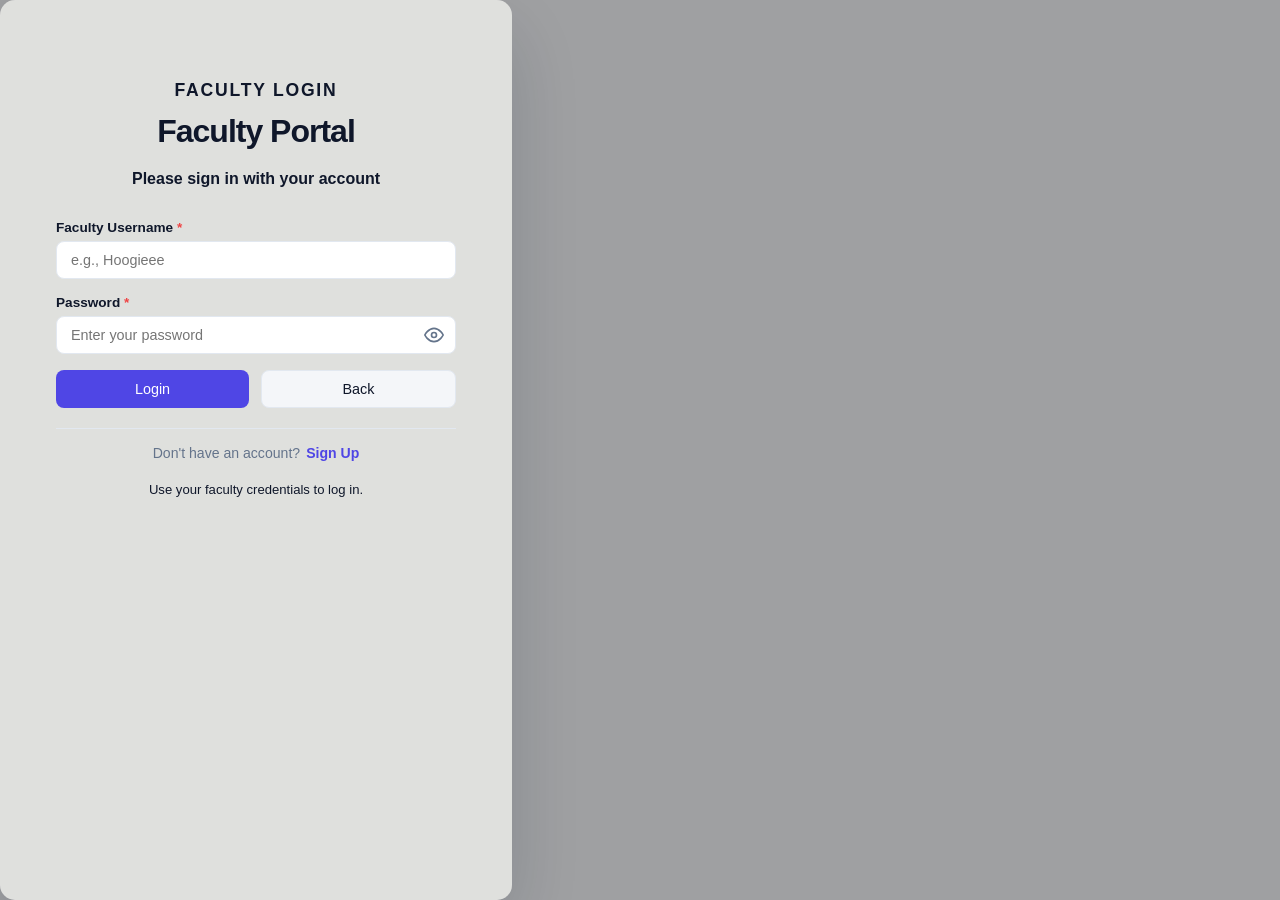
==== frontend/pages/faculty-dash.html @ 8e15584d "may dinagdag akong logs tol" ====
<!doctype html>
<html lang="en">
  <head>
    <meta charset="UTF-8" />
    <meta name="viewport" content="width=device-width, initial-scale=1.0" />
    <link
      rel="icon"
      href="/frontend/assets/img/EventSync logo.webp"
      type="image/png"
      sizes="192x192"
    />
    <title>EventSync - Faculty Dashboard</title>
    <link rel="stylesheet" href="/frontend/assets/css/faculty-dash.css" />
  </head>
  <body data-page="faculty">
    <nav class="sidebar">
      <div>
        <div class="sidebar-brand">
          <img
            src="/frontend/assets/img/EventSync logo.webp"
            alt="EventSync logo"
            class="sidebar-logo"
          />
          <h2>EventSync</h2>
        </div>
        <ul class="sidebar-menu">
          <li class="menu-item active" data-view="dashboard-view">
            <h4>Dashboard Overview</h4>
          </li>
          <li class="menu-item" data-view="venues-view">
            <h4>Venue Directory</h4>
          </li>
          <li class="menu-item" data-view="proposals-view">
            <h4>Proposed Events</h4>
          </li>
          <li class="menu-item" data-view="logs-view">
            <h4>Audit Logs</h4>
          </li>
        </ul>
      </div>
    </nav>

    <main class="main-workspace">
      <header class="navbar">
        <div class="page-title">
          <h1 id="workspaceTitle">Dashboard Overview</h1>
        </div>
        <div class="nav-controls">
          <div class="notification-bell" id="notificationBell">
            <svg
              class="bell-icon"
              viewBox="0 0 24 24"
              fill="currentColor"
              xmlns="http://www.w3.org/2000/svg"
              role="img"
              aria-label="Notifications"
            >
              <path
                d="M12 22c1.1 0 2-.9 2-2h-4a2 2 0 002 2zm6-6V11c0-3.07-1.63-5.64-4.5-6.32V4a1.5 1.5 0 10-3 0v.68C7.63 5.36 6 7.92 6 11v5l-1 1v1h14v-1l-1-1z"
              />
            </svg>
            <span class="bell-dot" id="notificationCount">0</span>
          </div>
          <div class="notification-popup hidden" id="notificationPopup">
            <div class="notification-popup-header">Notifications</div>
            <div
              class="notification-popup-list"
              id="notificationPopupList"
            ></div>
          </div>
          
          <div class="profile-menu" id="profileMenu">
            <button
              class="profile-button"
              id="profileButton"
              type="button"
              aria-haspopup="true"
              aria-expanded="false"
            >
              <span class="profile-avatar">FAH</span>
              <span class="profile-name">Faculty</span>
            </button>
            <div
              class="profile-dropdown hidden"
              id="profileDropdown"
              aria-label="Profile actions"
            >
              <button class="profile-option" type="button" id="viewProfileBtn">
                View Profile
              </button>
              <button
                class="profile-option"
                type="button"
                id="accountSettingsBtn"
              >
                Settings
              </button>
              <div class="profile-setting-row">
                <span class="profile-setting-label">Dark Mode</span>
                <label class="toggle-switch" for="themeToggleFaculty">
                  <input type="checkbox" id="themeToggleFaculty" aria-label="Toggle dark mode" />
                  <span class="toggle-switch-track"><span class="toggle-switch-thumb"></span></span>
                </label>
              </div>
              <div class="profile-dropdown-separator"></div>
              <button
                class="profile-option profile-option--logout"
                type="button"
                id="logoutBtn"
              >
                Log Out
              </button>
            </div>
          </div>
        </div>
      </header>

      <section class="content-container">
        <!-- Dashboard -->
        <div id="dashboard-view" class="view-section active-view">
          <div class="stats-grid stats-grid--four">
            <div class="stat-card">
              <div class="stat-label">Total Active Events</div>
              <div class="stat-value" id="countActive">0</div>
            </div>
            <div class="stat-card">
              <div class="stat-label">Pending Approval</div>
              <div class="stat-value stat-value--warning" id="countPending">
                0
              </div>
            </div>
            <div class="stat-card">
              <div class="stat-label">Available Venues Today</div>
              <div class="stat-value stat-value--success" id="countVenues">
                4
              </div>
            </div>
            <div class="stat-card stat-card--rejected">
              <div class="stat-label">Pending Reviewed</div>
              <div class="stat-value stat-value--danger" id="countRejected">
                0
              </div>
            </div>
          </div>

          <div class="schedule-tracker">
            <div class="section-header-inline">
              <h3>Live Tracking &amp; Schedules</h3>
              <span class="section-badge" id="scheduleTrackerCount"
                >0 events</span
              >
            </div>
            <div class="schedule-card-list" id="facultyScheduleList">
              <p class="empty-state">No scheduled events to display yet.</p>
            </div>
          </div>
        </div>

        <!-- Venue Directory -->
        <div id="venues-view" class="view-section">
          <div class="venue-dashboard">
            <section class="venue-list">
              <div class="venue-grid" id="facultyVenueGrid">
                <button
                  type="button"
                  class="venue-card venue-card--add"
                  id="openAddVenueBtn"
                  aria-label="Add a new venue"
                >
                  <span class="add-venue-icon">+</span>
                  <span class="add-venue-label">Add Venue</span>
                </button>
              </div>
            </section>

            <aside class="venue-detail-panel">
              <div class="detail-sidebar-inner">
                <div class="venue-info">
                  <div class="venue-info-header">
                    <h3 id="detailVenueName">Select a Venue</h3>
                    <div class="venue-action-btns">
                      <button type="button" id="editVenueBtn" class="btn btn-small" style="display: none;" aria-label="Edit venue">Edit</button>
                      <button type="button" id="deleteVenueBtn" class="btn btn-danger btn-small" style="display: none;" aria-label="Delete venue">Delete</button>
                    </div>
                  </div>
                  <p id="venueDescription">
                    Pick a venue from the directory to view its details and
                    availability.
                  </p>
                  <div class="venue-meta">
                    <p>
                      <strong>Capacity:</strong>
                      <span id="venueCapacity">-</span>
                    </p>
                    <p>
                      <strong>Address:</strong>
                      <span id="venueAddress">-</span>
                    </p>
                    <p>
                      <strong>Availability:</strong>
                      <span id="venueAvailabilityText">-</span>
                    </p>
                  </div>
                </div>

                <div class="detail-section venue-calendar-section">
                  <div class="section-header-inline">
                    <h4>Availability Calendar</h4>
                  </div>
                  <div class="venue-calendar" id="venueCalendar">
                    <div class="calendar-toolbar">
                      <button
                        type="button"
                        id="calendarPrevMonth"
                        class="calendar-nav-btn"
                        aria-label="Previous month"
                      >
                        ‹
                      </button>
                      <h5
                        id="calendarMonthLabel"
                        class="calendar-month-title"
                      ></h5>
                      <button
                        type="button"
                        id="calendarNextMonth"
                        class="calendar-nav-btn"
                        aria-label="Next month"
                      >
                        ›
                      </button>
                    </div>
                    <div class="calendar-weekdays" aria-hidden="true">
                      <span>Sun</span>
                      <span>Mon</span>
                      <span>Tue</span>
                      <span>Wed</span>
                      <span>Thu</span>
                      <span>Fri</span>
                      <span>Sat</span>
                    </div>
                    <div
                      class="calendar-dates"
                      id="venueCalendarDates"
                      role="grid"
                      aria-labelledby="calendarMonthLabel"
                    ></div>
                    <div
                      id="calendarDayDetail"
                      class="calendar-day-detail"
                      hidden
                    >
                      <div class="calendar-day-detail-header">
                        <p class="calendar-day-detail-heading">
                          <span id="calendarDayDetailTitle"></span>
                        </p>
                        <button type="button" id="editDayBtn" class="btn btn-small btn-edit-day">Edit Day</button>
                      </div>
                      <ul
                        id="calendarDayTimes"
                        class="calendar-day-times-list"
                      ></ul>
                    </div>
                  </div>
                </div>
              </div>
            </aside>

          </div>
        </div>

        <!-- Day Manager Modal -->
        <div class="modal-overlay hidden" id="dayManagerModal" role="dialog" aria-modal="true" aria-labelledby="dayManagerTitle">
          <div class="modal-overlay-bg" id="dayManagerOverlay"></div>
          <div class="modal-card day-manager-modal-card">
            <div class="modal-header">
              <h3 class="modal-header-title" id="dayManagerTitle">Manage Date</h3>
              <button type="button" class="modal-close" id="dayManagerClose" aria-label="Close">×</button>
            </div>

            <div class="modal-body day-manager-body">
              <!-- Blackout Toggle -->
              <div class="day-manager-section">
                <div class="day-manager-row">
                  <div>
                    <span class="day-manager-label">Mark as Unavailable</span>
                    <p class="day-manager-sublabel">Block all bookings for this date (holidays, breaks, etc.)</p>
                  </div>
                  <label class="toggle-switch" for="blackoutToggle">
                    <input type="checkbox" id="blackoutToggle" />
                    <span class="toggle-switch-track"><span class="toggle-switch-thumb"></span></span>
                  </label>
                </div>
              </div>

              <!-- Dynamic Slot Editor -->
              <div class="day-manager-section" id="slotManagerSection">
                <span class="day-manager-label">Available Time Slots</span>
                <p class="day-manager-sublabel">Add, remove, or edit time slots for this specific date</p>
                <div id="dayManagerSlotsContainer" class="dynamic-slots-container">
                  <!-- Inputs injected via JS -->
                </div>
                <button type="button" class="btn btn-secondary btn-small" id="dayManagerAddSlotBtn" style="align-self: flex-start; margin-top: 8px;">+ Add Time Slot</button>
              </div>
            </div>

            <div class="modal-footer">
              <button type="button" class="btn btn-secondary" id="dayManagerCancel">Cancel</button>
              <button type="button" class="btn" id="dayManagerSave">Save Changes</button>
            </div>
          </div>
        </div>

        <!-- Proposed Events -->
        <div id="proposals-view" class="view-section">
          <p class="note-text">
            Review student-submitted event applications. Accept or mark pending reviewed each
            proposal below.
          </p>
          <div class="proposals-grid" id="proposalsGrid">
            <p class="empty-state">No student proposals yet.</p>
          </div>
        </div>

        <!-- Audit Logs -->
        <div id="logs-view" class="view-section">
          <p class="note-text" style="margin-bottom: 20px;">
            System activity and audit logs for tracking actions by students and faculty.
          </p>
          <div class="logs-filter-bar">
            <input type="text" id="logsSearch" class="form-control" placeholder="Search by user, object name, or message..." />
            <select id="filterAction" class="form-control">
              <option value="">All Actions</option>
              <option value="Create">Create</option>
              <option value="Update">Update</option>
              <option value="Cancel">Cancel</option>
              <option value="Approve">Approve</option>
              <option value="Reject">Reject</option>
              <option value="Login">Login</option>
              <option value="Register">Register</option>
            </select>
            <select id="filterObjectType" class="form-control">
              <option value="">All Types</option>
              <option value="Venue">Venue</option>
              <option value="Event">Event</option>
              <option value="Auth">Auth</option>
              <option value="NotificationPreference">Notification Preference</option>
            </select>
            <select id="filterRole" class="form-control">
              <option value="">All Roles</option>
              <option value="faculty">Faculty</option>
              <option value="student">Student</option>
              <option value="Anonymous">Anonymous</option>
            </select>
          </div>
          <div class="logs-table-wrapper" style="margin-top: 20px;">
            <table class="logs-table">
              <thead>
                <tr>
                  <th>TIME</th>
                  <th>USER</th>
                  <th>ROLE</th>
                  <th>ACTIVITY DETAILS</th>
                  <th>IP ADDRESS</th>
                </tr>
              </thead>
              <tbody id="logsTableBody">
                <tr>
                  <td colspan="8" class="empty-state" style="text-align: center; padding: 40px;">Loading audit logs...</td>
                </tr>
              </tbody>
            </table>
          </div>
        </div>
      </section>
    </main>

    <!-- Add Venue Modal -->
    <div
      class="modal-overlay hidden"
      id="addVenueModal"
      role="dialog"
      aria-modal="true"
      aria-labelledby="addVenueModalTitle"
    >
      <div class="modal-card">
        <div class="modal-header">
          <h3 id="addVenueModalTitle">Add New Venue</h3>
          <button
            type="button"
            class="modal-close"
            id="closeAddVenueBtn"
            aria-label="Close"
          >
            &times;
          </button>
        </div>
        <form id="addVenueForm">
          <div class="form-group">
            <label for="venueNameInput">Venue Name <span class="required-indicator" aria-label="required">*</span></label>
            <input
              type="text"
              id="venueNameInput"
              class="form-control"
              required
              placeholder="e.g., Bamboo Building"
            />
          </div>
          <div class="form-group">
            <label for="venueAddressInput">Address <span class="required-indicator" aria-label="required">*</span></label>
            <input
              type="text"
              id="venueAddressInput"
              class="form-control"
              required
              placeholder="e.g., Main Campus, Building A"
            />
          </div>
          <div class="form-group">
            <label for="venueCapacityInput">Capacity <span class="required-indicator" aria-label="required">*</span></label>
            <input
              type="text"
              id="venueCapacityInput"
              class="form-control"
              required
              placeholder="e.g., 50 people"
            />
          </div>
          <div class="form-group">
            <label for="venueDescInput">Venue Description <span class="required-indicator" aria-label="required">*</span></label>
            <textarea
              id="venueDescInput"
              class="form-control"
              rows="3"
              required
              placeholder="Describe the venue features and capacity..."
            ></textarea>
          </div>
          <div class="form-group">
            <label for="venueAvailInput">Availability <span class="required-indicator" aria-label="required">*</span></label>
            <textarea
              id="venueAvailInput"
              class="form-control"
              rows="2"
              required
              placeholder="e.g., Mon–Fri 8:00 AM – 6:00 PM"
            ></textarea>
          </div>
          <div class="form-group">
            <label>Default Daily Time Slots <span class="required-indicator" aria-label="required">*</span></label>
            <div id="venueSlotsContainer" class="dynamic-slots-container">
              <!-- Inputs injected via JS -->
            </div>
            <button type="button" class="btn btn-secondary btn-small" id="venueAddSlotBtn" style="align-self: flex-start; margin-top: 8px;">+ Add Time Slot</button>
          </div>
          <div class="form-group">
            <label for="venuePhotoInput">Photo Upload</label>
            <div class="photo-upload-zone" id="venuePhotoZone">
              <span>Click or drag an image here</span>
              <small id="venuePhotoName">No file selected</small>
            </div>
            <input
              type="file"
              id="venuePhotoInput"
              accept="image/*"
              class="file-input-hidden"
            />
          </div>
          <div class="form-actions">
            <button type="submit" class="btn" id="addVenueSubmitBtn">Add Venue</button>
            <button
              type="button"
              class="btn btn-secondary"
              id="cancelAddVenueBtn"
            >
              Cancel
            </button>
          </div>
        </form>
      </div>
    </div>

    <!-- View Profile Modal -->
    <div class="modal-overlay hidden" id="profileModal">
      <div class="modal-overlay-bg" id="profileModalOverlay"></div>
      <div class="modal-card">
        <div class="modal-header">
          <h3>View Profile</h3>
          <button type="button" class="modal-close" id="profileModalClose">&times;</button>
        </div>
        <form id="profileForm" onsubmit="return false;">
          <div class="form-group">
            <label for="profileDisplayName">Display Name <span class="required-indicator" aria-label="required">*</span></label>
            <input type="text" id="profileDisplayName" class="form-control" placeholder="e.g., Dr. Santos" />
          </div>
          <div class="form-group">
            <label for="profileEmail">Email Address</label>
            <input type="email" id="profileEmail" class="form-control" placeholder="e.g., santos@university.edu" />
          </div>
          <div class="form-group">
            <label for="profileIdNumber">Faculty ID</label>
            <input type="text" id="profileIdNumber" class="form-control" placeholder="e.g., FAC-2024-001" />
          </div>
          <div class="form-group" id="profileDeptGroup">
            <label for="profileDepartment">Department</label>
            <input type="text" id="profileDepartment" class="form-control" placeholder="e.g., Computer Science" />
          </div>
          <div class="form-actions">
            <button type="button" class="btn" id="profileModalSave">Save Profile</button>
            <button type="button" class="btn btn-secondary" id="profileModalCancel">Cancel</button>
          </div>
        </form>
      </div>
    </div>

    <!-- Settings Modal -->
    <div class="modal-overlay hidden" id="settingsModal">
      <div class="modal-overlay-bg" id="settingsModalOverlay"></div>
      <div class="modal-card">
        <div class="modal-header">
          <h3>Settings</h3>
          <button type="button" class="modal-close" id="settingsModalClose">&times;</button>
        </div>
        <form id="settingsForm" onsubmit="return false;">
          <div class="form-group">
            <label class="settings-toggle-row">
              <span>Enable Notifications</span>
              <input type="checkbox" id="settingsNotifications" checked />
            </label>
          </div>

          <div class="form-actions">
            <button type="button" class="btn" id="settingsModalSave">Save Settings</button>
            <button type="button" class="btn btn-secondary" id="settingsModalCancel">Cancel</button>
          </div>
        </form>
      </div>
    </div>

    <!-- Toast Notifications -->
    <div class="toast-notification hidden" id="profileSavedToast">
      <div class="toast-icon">✓</div>
      <div class="toast-message">Profile saved successfully.</div>
    </div>
    <div class="toast-notification hidden" id="settingsSavedToast">
      <div class="toast-icon">✓</div>
      <div class="toast-message">Settings saved successfully.</div>
    </div>

    <script src="/frontend/assets/js/shared.js"></script>
    <script src="/frontend/assets/js/faculty-dash.js"></script>
  </body>
</html>
---- frontend/assets/css/faculty-dash.css ----
:root {
  --bg-primary: #f4f6f9;
  --sidebar-bg: #1e293b;
  --sidebar-hover: #334155;
  --accent-color: #4f46e5;
  --accent-hover: #4338ca;
  --text-main: #0f172a;
  --text-muted: #64748b;
  --card-bg: #ffffff;
  --success: #10b981;
  --warning: #f59e0b;
  --danger: #ef4444;
  --border: #e2e8f0;
}

* {
  margin: 0;
  padding: 0;
  box-sizing: border-box;
  font-family: "Segoe UI", Tahoma, Geneva, Verdana, sans-serif;
}

body {
  background-color: var(--bg-primary);
  color: var(--text-main);
  display: flex;
  height: 100vh;
  overflow: hidden;
}

/* Landing / Login overlay background */
.landing-overlay {
  position: fixed;
  inset: 0;
  display: flex;
  align-items: center;
  justify-content: center;
  background-image: url("/frontend/assets/img/URS.svg");
  background-size: cover;
  background-position: center center;
  background-repeat: no-repeat;
  z-index: 1000;
}

.landing-overlay::before {
  content: "";
  position: absolute;
  inset: 0;
  background: rgba(0, 0, 0, 0.35);
  z-index: 0;
}

.landing-card {
  position: relative;
  z-index: 1;
}

/* Sidebar Layout */
.sidebar {
  background-color: var(--sidebar-bg);
  color: #ffffff;
  display: flex;
  flex-direction: column;
  justify-content: space-between;
  padding: 20px 0;
}

.sidebar-brand {
  display: flex;
  align-items: center;
  gap: 12px;
  padding: 0 24px 13.5px 24px;
  border-bottom: 1px solid var(--sidebar-hover);
  width: 260px;
}

.sidebar-logo {
  width: 36px;
  height: auto;
  border-radius: 8px;
}

.sidebar-brand h2 {
  font-size: 1.5rem;
  font-weight: 700;
  letter-spacing: 0.5px;
  color: #fff;
  margin: 0;
}

.sidebar-brand span {
  color: #818cf8;
}

.sidebar-menu {
  list-style: none;
  margin-top: 20px;
  flex-grow: 1;
}

.sidebar-menu h4 {
  font-weight: 500;
}

.menu-item {
  padding: 14px 24px;
  display: flex;
  align-items: center;
  gap: 12px;
  color: #94a3b8;
  cursor: pointer;
  transition: all 0.2s ease;
  font-weight: 500;
}

.menu-item:hover,
.menu-item.active {
  background-color: var(--sidebar-hover);
  color: #ffffff;
}

.sidebar-footer {
  padding: 20px 24px;
  border-top: 1px solid var(--sidebar-hover);
  font-size: 0.85rem;
  color: #64748b;
}

/* Main Content Workspace */
.main-workspace {
  flex-grow: 1;
  display: flex;
  flex-direction: column;
  overflow: hidden;
}

/* Top Navbar */
.navbar {
  height: 70px;
  background-color: var(--card-bg);
  border-bottom: 1px solid var(--border);
  display: flex;
  align-items: center;
  justify-content: space-between;
  padding: 0 40px;
}

.page-title h1 {
  font-size: 1.4rem;
  font-weight: 600;
}

.nav-controls {
  display: flex;
  align-items: center;
  gap: 20px;
}

.profile-menu {
  position: relative;
}

.profile-button {
  display: inline-flex;
  align-items: center;
  gap: 10px;
  border: 1px solid var(--border);
  border-radius: 999px;
  background-color: #ffffff;
  color: var(--text-main);
  padding: 10px 14px;
  cursor: pointer;
  transition:
    background-color 0.2s ease,
    transform 0.2s ease;
  font-weight: 600;
}

.profile-button:hover {
  background-color: #f8f9ff;
  transform: translateY(-1px);
}

.profile-avatar {
  width: 34px;
  height: 34px;
  display: inline-flex;
  align-items: center;
  justify-content: center;
  border-radius: 50%;
  background-color: var(--accent-color);
  color: #ffffff;
  font-size: 0.85rem;
  font-weight: 700;
  text-transform: uppercase;
}

.profile-dropdown {
  position: absolute;
  top: calc(100% + 8px);
  right: 0;
  width: 220px;
  background-color: var(--card-bg);
  border: 1px solid var(--border);
  border-radius: 18px;
  box-shadow: 0 24px 60px rgba(15, 23, 42, 0.15);
  padding: 8px 0;
  display: flex;
  flex-direction: column;
  gap: 4px;
  z-index: 1000;
}

.profile-dropdown.hidden {
  display: none;
}

.profile-option {
  width: 100%;
  border: none;
  background: transparent;
  text-align: left;
  padding: 12px 16px;
  color: var(--text-main);
  font-size: 0.95rem;
  cursor: pointer;
  transition: background-color 0.15s ease;
}

.profile-option:hover {
  background-color: #f8f9ff;
}

.profile-option--logout {
  color: var(--danger);
}

.profile-dropdown-separator {
  height: 1px;
  margin: 4px 0;
  background-color: var(--border);
}

/* Dark Mode Toggle Row */
.profile-setting-row {
  display: flex;
  align-items: center;
  justify-content: space-between;
  padding: 8px 16px;
}

.profile-setting-label {
  font-size: 0.95rem;
  color: var(--text-main);
  font-weight: 400;
}

/* Toggle Switch */
.toggle-switch {
  position: relative;
  display: inline-flex;
  align-items: center;
  cursor: pointer;
  flex-shrink: 0;
}

.toggle-switch input {
  position: absolute;
  opacity: 0;
  width: 0;
  height: 0;
}

.toggle-switch-track {
  width: 38px;
  height: 22px;
  background: #cbd5e1;
  border-radius: 999px;
  position: relative;
  transition: background 0.25s ease;
  display: flex;
  align-items: center;
}

.toggle-switch-thumb {
  position: absolute;
  left: 3px;
  width: 16px;
  height: 16px;
  border-radius: 50%;
  background: #fff;
  box-shadow: 0 1px 4px rgba(0, 0, 0, 0.2);
  transition: left 0.25s cubic-bezier(0.4, 0, 0.2, 1);
}

.toggle-switch input:checked+.toggle-switch-track {
  background: var(--accent-color);
}

.toggle-switch input:checked+.toggle-switch-track .toggle-switch-thumb {
  left: calc(100% - 19px);
}

.toggle-switch:focus-within .toggle-switch-track {
  outline: 2px solid var(--accent-color);
  outline-offset: 2px;
}

.notification-bell {
  position: relative;
  cursor: pointer;
  font-size: 1.2rem;
}

.nav-controls {
  position: relative;
}

.notification-bell {
  width: 44px;
  height: 44px;
  display: inline-flex;
  align-items: center;
  justify-content: center;
  border-radius: 14px;
  background-color: #ffffff;
  color: var(--accent-color);
  box-shadow: 0 10px 30px rgba(15, 23, 42, 0.08);
  transition: background-color 0.25s ease;
}

.notification-bell:hover {
  background-color: #f8f9ff;
}

.bell-dot {
  position: absolute;
  top: 8px;
  right: 8px;
  display: inline-flex;
  align-items: center;
  justify-content: center;
  min-width: 18px;
  height: 18px;
  padding: 0 5px;
  font-size: 12px;
  line-height: 18px;
  color: #ffffff;
  background-color: var(--danger);
  border-radius: 999px;
}

.notification-popup {
  position: absolute;
  top: 58px;
  right: 0;
  width: 320px;
  background-color: var(--card-bg);
  border: 1px solid var(--border);
  border-radius: 18px;
  box-shadow: 0 20px 60px rgba(15, 23, 42, 0.15);
  padding: 18px;
  z-index: 1000;
}

.notification-popup.hidden {
  display: none;
}

.notification-popup-header {
  margin: 0 0 10px;
  font-size: 0.95rem;
  font-weight: 700;
}

.notification-popup-list {
  display: grid;
  gap: 10px;
  max-height: 280px;
  overflow-y: auto;
}

.notification-popup-item {
  padding: 12px;
  border-radius: 14px;
  background-color: var(--bg-primary);
  border: 1px solid rgba(15, 23, 42, 0.06);
}

.notification-popup-item small {
  display: block;
  margin-top: 8px;
  color: var(--text-muted);
  font-size: 0.8rem;
}

.notification-bell .bell-icon {
  width: 30px;
  height: 30px;
}

.bell-dot {
  position: absolute;
  top: -2px;
  right: -2px;
  width: 8px;
  height: 16px;
  background-color: var(--danger);
  border-radius: 50%;
}

/* Content Container */
.content-container {
  padding: 40px;
  overflow-y: auto;
  flex-grow: 1;
}

.view-section {
  display: none;
}

.view-section.active-view {
  display: block;
}

/* Stat Grid Cards */
.stats-grid {
  display: grid;
  grid-template-columns: repeat(auto-fit, minmax(220px, 1fr));
  gap: 24px;
  margin-bottom: 32px;
}

.stat-card {
  background-color: var(--card-bg);
  border-radius: 12px;
  padding: 24px;
  border: 1px solid var(--border);
  box-shadow: 0 1px 3px rgba(0, 0, 0, 0.05);
}

.stat-label {
  font-size: 0.875rem;
  color: var(--text-muted);
  font-weight: 500;
  margin-bottom: 8px;
}

.stat-value {
  font-size: 1.8rem;
  font-weight: 700;
}

.stat-value--warning {
  color: var(--warning);
}

.stat-value--success {
  color: var(--success);
}

.stat-value--danger {
  color: var(--danger);
}

/* Dark mode overrides */
body.dark-mode {
  --bg-primary: #0b1220;
  --sidebar-bg: #071022;
  --sidebar-hover: #0f1a2b;
  --accent-color: #7c9cff;
  --accent-hover: #6b86ff;
  --text-main: #e6eef8;
  --text-muted: #9fb0c8;
  --card-bg: #071422;
  --success: #34d399;
  --warning: #fbbf24;
  --danger: #fb7185;
  --border: rgba(255, 255, 255, 0.06);
  background-color: var(--bg-primary);
  color: var(--text-main);
}

body.dark-mode .sidebar {
  background-color: var(--sidebar-bg);
}

body.dark-mode .profile-button,
body.dark-mode .notification-bell,
body.dark-mode .stat-card,
body.dark-mode .profile-dropdown,
body.dark-mode .notification-popup,
body.dark-mode .modal-card {
  background-color: var(--card-bg);
  color: var(--text-main);
  border-color: var(--border);
}

body.dark-mode .menu-item {
  color: var(--text-muted);
}

body.dark-mode .profile-option:hover,
body.dark-mode .profile-button:hover,
body.dark-mode .notification-bell:hover {
  background-color: var(--sidebar-hover);
}

.stats-grid--four {
  grid-template-columns: repeat(auto-fit, minmax(200px, 1fr));
}

.stat-card--rejected {
  border-color: rgba(239, 68, 68, 0.25);
}

/* Dashboard Content Structure */
.dashboard-layout {
  display: grid;
  grid-template-columns: 1fr;
  gap: 24px;
}

.schedule-tracker {
  background-color: var(--card-bg);
  border-radius: 12px;
  border: 1px solid var(--border);
  padding: 24px;
}

.section-badge {
  font-size: 0.82rem;
  font-weight: 600;
  color: var(--text-muted);
  background: var(--bg-primary);
  padding: 6px 12px;
  border-radius: 999px;
}

.schedule-card-list {
  display: flex;
  flex-direction: column;
  gap: 12px;
}

.schedule-card {
  display: flex;
  align-items: center;
  justify-content: space-between;
  gap: 16px;
  padding: 18px 20px;
  border-radius: 12px;
  border: 1px solid var(--border);
  background: var(--bg-primary);
  transition: border-color 0.2s ease, box-shadow 0.2s ease;
}

.schedule-card:hover {
  border-color: rgba(79, 70, 229, 0.3);
  box-shadow: 0 8px 20px rgba(15, 23, 42, 0.06);
}

.schedule-card h4 {
  margin: 0 0 6px;
  font-size: 1rem;
}

.schedule-card-meta {
  margin: 0 0 4px;
  font-size: 0.85rem;
  color: var(--text-muted);
  display: flex;
  flex-wrap: wrap;
  gap: 6px;
  align-items: center;
}

.schedule-card-divider {
  opacity: 0.5;
}

.schedule-card-datetime {
  margin: 0;
  font-size: 0.88rem;
  font-weight: 600;
  color: var(--text-main);
}

.empty-state {
  color: var(--text-muted);
  font-size: 0.92rem;
  text-align: center;
  padding: 32px 16px;
}

/* Add Venue Card */
.venue-card--add {
  min-height: 280px;
  border: 2px dashed var(--border);
  background: var(--bg-primary);
  display: flex;
  flex-direction: column;
  align-items: center;
  justify-content: center;
  gap: 10px;
  cursor: pointer;
  transition: border-color 0.2s ease, background 0.2s ease;
}

.venue-card--add:hover {
  border-color: var(--accent-color);
  background: rgba(79, 70, 229, 0.04);
  transform: translateY(-2px);
  box-shadow: 0 14px 40px rgba(15, 23, 42, 0.08);
}

.add-venue-icon {
  font-size: 3.5rem;
  font-weight: 300;
  line-height: 1;
  color: var(--accent-color);
}

.add-venue-label {
  font-size: 1rem;
  font-weight: 700;
  color: var(--text-main);
}

/* Modal */
.modal-overlay {
  position: fixed;
  inset: 0;
  display: flex;
  align-items: center;
  justify-content: center;
  padding: 24px;
  z-index: 2000;
}

.modal-overlay.hidden {
  display: none;
}

.modal-card {
  position: relative;
  z-index: 10;
  width: min(520px, 100%);
  max-height: 90vh;
  overflow-y: auto;
  background: var(--card-bg);
  border-radius: 16px;
  border: 1px solid var(--border);
  padding: 24px;
  box-shadow: 0 24px 60px rgba(15, 23, 42, 0.2);
}

.modal-header {
  display: flex;
  align-items: center;
  justify-content: space-between;
  margin-bottom: 20px;
}

.modal-header h3 {
  margin: 0;
  font-size: 1.2rem;
}

.modal-close {
  border: none;
  background: transparent;
  font-size: 1.6rem;
  line-height: 1;
  cursor: pointer;
  color: var(--text-muted);
  padding: 4px 8px;
}

.modal-close:hover {
  color: var(--text-main);
}

textarea.form-control {
  resize: vertical;
  min-height: 72px;
}

.photo-upload-zone {
  min-height: 100px;
  border: 2px dashed var(--border);
  border-radius: 12px;
  display: flex;
  flex-direction: column;
  justify-content: center;
  align-items: center;
  text-align: center;
  padding: 16px;
  color: var(--text-muted);
  cursor: pointer;
  background-color: var(--bg-primary);
  transition: border-color 0.2s ease;
}

.photo-upload-zone:hover {
  border-color: var(--accent-color);
}

.photo-upload-zone span {
  font-size: 0.9rem;
  color: var(--text-main);
  margin-bottom: 6px;
}

.photo-upload-zone small {
  font-size: 0.8rem;
}

/* Proposed Events */
.proposals-grid {
  display: grid;
  grid-template-columns: repeat(auto-fill, minmax(300px, 1fr));
  gap: 20px;
}

.proposal-card {
  background: var(--card-bg);
  border: 1px solid var(--border);
  border-radius: 18px;
  overflow: hidden;
  display: flex;
  flex-direction: column;
  box-shadow: 0 8px 24px rgba(15, 23, 42, 0.06);
}

.proposal-card-header {
  padding: 18px 18px 10px;
  display: flex;
  align-items: flex-start;
  justify-content: space-between;
  gap: 12px;
}

.proposal-card-header h4 {
  margin: 0;
  font-size: 1.05rem;
  line-height: 1.3;
}

.proposal-card-body {
  padding: 0 18px 14px;
  display: grid;
  gap: 6px;
  font-size: 0.88rem;
  color: var(--text-muted);
}

.proposal-card-body strong {
  color: var(--text-main);
}

.proposal-pdf-preview {
  margin: 0 18px 14px;
  border: 1px solid var(--border);
  border-radius: 12px;
  overflow: hidden;
  background: var(--bg-primary);
}

.proposal-pdf-label {
  padding: 8px 12px;
  font-size: 0.78rem;
  font-weight: 700;
  text-transform: uppercase;
  letter-spacing: 0.04em;
  color: var(--text-muted);
  border-bottom: 1px solid var(--border);
  background: #fff;
}

.proposal-pdf-frame {
  width: 100%;
  height: 220px;
  border: none;
  display: block;
  background: #fff;
}

.proposal-card-actions {
  display: flex;
  gap: 10px;
  padding: 0 18px 18px;
  margin-top: auto;
}

.proposal-card-actions .btn {
  flex: 1;
}

.proposal-reject-form {
  padding: 0 18px 18px;
  display: grid;
  gap: 10px;
}

.proposal-reject-form label {
  font-size: 0.85rem;
  font-weight: 600;
}

.table-container,
.panel-container {
  background-color: var(--card-bg);
  border-radius: 12px;
  border: 1px solid var(--border);
  padding: 24px;
}

.section-header-inline {
  display: flex;
  justify-content: space-between;
  align-items: center;
  margin-bottom: 20px;
}

.section-header-inline h3 {
  font-size: 1.1rem;
  font-weight: 600;
}

.note-text {
  color: var(--text-muted);
  margin-bottom: 20px;
}

/* Custom Table Design */
table {
  width: 100%;
  border-collapse: collapse;
  text-align: left;
}

th {
  padding: 12px 16px;
  color: var(--text-muted);
  font-size: 0.85rem;
  font-weight: 600;
  border-bottom: 1px solid var(--border);
  text-transform: uppercase;
}

td {
  padding: 16px;
  border-bottom: 1px solid var(--border);
  font-size: 0.9rem;
}

.status-pill {
  padding: 4px 10px;
  border-radius: 12px;
  font-size: 0.75rem;
  font-weight: 600;
  display: inline-block;
}

.status-approved {
  background-color: #d1fae5;
  color: #065f46;
}

.status-pending {
  background-color: #fef3c7;
  color: #92400e;
}

.status-rejected {
  background-color: #fee2e2;
  color: #991b1b;
}

.status-cancelled {
  background-color: #e2e8f0;
  color: #1e293b;
}

.admin-action-header,
.admin-actions {
  display: none;
}

/* Venue Grid System */
.venue-dashboard {
  display: grid;
  grid-template-columns: 1.2fr 0.9fr;
  gap: 24px;
  align-items: start;
}

.venue-list {
  display: flex;
  flex-direction: column;
  gap: 24px;
}

.venue-grid {
  display: grid;
  grid-template-columns: repeat(auto-fit, minmax(240px, 1fr));
  gap: 20px;
}

.venue-card {
  background-color: var(--card-bg);
  border-radius: 18px;
  border: 1px solid var(--border);
  overflow: hidden;
  display: flex;
  flex-direction: column;
  cursor: pointer;
  transition:
    transform 0.2s ease,
    border-color 0.2s ease,
    box-shadow 0.2s ease;
}

.venue-card:hover,
.venue-card.selected {
  transform: translateY(-2px);
  border-color: rgba(79, 70, 229, 0.35);
  box-shadow: 0 14px 40px rgba(15, 23, 42, 0.08);
}

.venue-card:focus-visible {
  outline: 2px solid rgba(79, 70, 229, 0.45);
  outline-offset: -2px;
}

.venue-card-header {
  padding: 18px 16px;
  color: white;
  font-weight: 700;
  font-size: 1rem;
  min-height: 180px;
  display: flex;
  align-items: flex-end;
  justify-content: center;
  background-size: cover;
  background-position: center;
  background-repeat: no-repeat;
  position: relative;
  z-index: 1;
}

.venue-card-header::before {
  content: "";
  position: absolute;
  inset: 0;
  background: rgba(15, 23, 42, 0.5);
  pointer-events: none;
  z-index: -1;
}

.venue-image-placeholder {
  display: none;
}

.venue-card-body {
  padding: 18px 16px 20px;
  display: flex;
  flex-direction: column;
  gap: 10px;
}

.venue-address {
  padding: 0;
  margin: 0;
  display: grid;
  gap: 6px;
}

.venue-address h5 {
  color: var(--text-muted);
  font-size: 0.92rem;
  font-weight: 500;
}

.venue-title {
  font-size: 1.1rem;
  font-weight: 600;
  margin: 0;
}

.venue-meta {
  font-size: 0.85rem;
  color: var(--text-muted);
}

.venue-detail-panel {
  position: sticky;
  top: 90px;
  background-color: var(--card-bg);
  border-radius: 20px;
  border: 1px solid var(--border);
  padding: 26px;
  display: flex;
  flex-direction: column;
  min-height: 660px;
  box-shadow: 0 20px 48px rgba(15, 23, 42, 0.08);
}

.venue-detail-panel .detail-sidebar-inner {
  display: flex;
  flex-direction: column;
  gap: 24px;
}

.detail-header h3 {
  margin: 0;
  font-size: 1.25rem;
  line-height: 1.3;
}

.detail-header a {
  color: var(--accent-color);
  text-decoration: none;
  font-weight: 600;
  font-size: 0.95rem;
}

.detail-header a:hover {
  text-decoration: underline;
}

.detail-section h4 {
  margin: 0 0 14px;
  font-size: 1rem;
}

.venue-calendar-section {
  margin-top: 4px;
}

.venue-calendar {
  border: 1px solid var(--border);
  border-radius: 14px;
  background: #fafbfc;
  padding: 14px;
  display: flex;
  flex-direction: column;
  gap: 10px;
}

.calendar-toolbar {
  display: grid;
  grid-template-columns: 40px 1fr 40px;
  align-items: center;
  gap: 8px;
  padding: 6px 4px 10px;
  border-bottom: 1px solid var(--border);
}

.calendar-month-title {
  margin: 0;
  text-align: center;
  font-size: 1.05rem;
  font-weight: 700;
  color: var(--text-main);
}

.calendar-nav-btn {
  background: var(--accent-color);
  color: #fff;
  border: none;
  border-radius: 8px;
  width: 36px;
  height: 36px;
  cursor: pointer;
  font-size: 1.35rem;
  line-height: 1;
  font-weight: 700;
  transition: background 0.2s ease, transform 0.2s ease;
}

.calendar-nav-btn:hover {
  background: var(--accent-hover);
}

.calendar-nav-btn:active {
  transform: scale(0.96);
}

.calendar-weekdays {
  display: grid;
  grid-template-columns: repeat(7, minmax(0, 1fr));
  gap: 6px;
  text-align: center;
  font-size: 0.72rem;
  font-weight: 700;
  letter-spacing: 0.04em;
  text-transform: uppercase;
  color: var(--text-muted);
}

.calendar-weekdays span {
  padding: 4px 2px;
}

.calendar-dates {
  display: grid;
  grid-template-columns: repeat(7, minmax(0, 1fr));
  gap: 6px;
}

.calendar-date {
  aspect-ratio: 1;
  width: 100%;
  min-height: 0;
  border-radius: 10px;
  padding: 4px;
  display: flex;
  flex-direction: column;
  align-items: center;
  justify-content: center;
  gap: 0;
  font-family: inherit;
  font-size: 0.75rem;
  font-weight: 600;
  cursor: pointer;
  transition: border-color 0.2s ease, box-shadow 0.2s ease, transform 0.2s ease;
  border: 2px solid transparent;
  background: #d3d3d3;
  color: #555;
  text-align: center;
  overflow: hidden;
  box-sizing: border-box;
}

.calendar-date.empty {
  aspect-ratio: 1;
  background: transparent;
  border: none;
  cursor: default;
  padding: 0;
  pointer-events: none;
}

.calendar-date.empty:hover {
  transform: none;
  box-shadow: none;
}

.day-number {
  font-size: 1.05rem;
  font-weight: 700;
  line-height: 1;
  text-align: center;
}

.day-status-label {
  display: none;
}

.day-times {
  display: none;
}

.calendar-time-slot {
  display: none;
}

.calendar-date.neutral {
  background: #d3d3d3;
  color: #555;
  cursor: default;
}

.calendar-date.available {
  background: #d3d3d3 !important;
  color: #555 !important;
  border-color: transparent !important;
}

.calendar-date.partial {
  background: #f97316 !important;
  color: #ffffff !important;
  border-color: transparent !important;
}

.calendar-date.booked:hover,
.calendar-date.neutral:hover,
.calendar-date.available:hover,
.calendar-date.partial:hover {
  transform: translateY(-2px);
}

.calendar-date.booked:hover {
  box-shadow: 0 6px 14px rgba(239, 68, 68, 0.25);
  border-color: #ef4444;
}

.calendar-date.booked {
  background: linear-gradient(160deg, #fef2f2 0%, #fecaca 100%);
  color: #991b1b;
  border-color: #fca5a5;
}

.calendar-date.booked .day-status-label {
  display: none;
}

.calendar-date.is-selected {
  border-color: var(--accent-color);
  box-shadow: 0 0 0 2px rgba(37, 99, 235, 0.2);
}

.calendar-day-detail {
  margin-top: 4px;
  padding: 12px 14px;
  border-radius: 10px;
  background: #fff;
  border: 1px solid var(--border);
}

/* Day detail header with Edit Day button */
.calendar-day-detail-header {
  display: flex;
  align-items: center;
  justify-content: space-between;
  gap: 8px;
  margin-bottom: 10px;
}

.calendar-day-detail-header .calendar-day-detail-heading {
  margin-bottom: 0;
}

.btn-edit-day {
  flex-shrink: 0;
  font-size: 0.78rem;
}

/* Slot status items inside faculty day detail */
.fac-slot-item {
  list-style: none;
  display: flex;
  align-items: center;
  justify-content: space-between;
  padding: 7px 10px;
  border-radius: 8px;
  font-size: 0.85rem;
  font-weight: 600;
  margin-bottom: 4px;
}

.fac-slot-available {
  background: #f0fdf4;
  color: #047857;
}

.fac-slot-booked {
  background: #fef2f2;
  color: #991b1b;
}

.fac-slot-badge {
  font-size: 0.72rem;
  font-weight: 700;
  text-transform: uppercase;
  letter-spacing: 0.04em;
  padding: 3px 8px;
  border-radius: 999px;
}

.fac-slot-badge--available {
  background: #d1fae5;
  color: #065f46;
}

.fac-slot-badge--booked {
  background: #fee2e2;
  color: #991b1b;
}

.calendar-day-detail-heading {
  margin: 0 0 8px;
  font-size: 0.88rem;
  font-weight: 700;
  color: var(--text-main);
}

.calendar-day-times-list {
  margin: 0;
  padding: 0 0 0 18px;
  display: flex;
  flex-direction: column;
  gap: 6px;
  font-size: 0.85rem;
  color: #047857;
  font-weight: 600;
}

.calendar-day-times-empty {
  list-style: none;
  margin-left: -18px;
  color: var(--text-muted);
  font-weight: 500;
}

.calendar-legend {
  display: flex;
  gap: 14px;
  flex-wrap: wrap;
  margin-top: 12px;
}

.legend-item {
  display: inline-flex;
  align-items: center;
  gap: 8px;
  color: var(--text-muted);
  font-size: 0.82rem;
}

.legend-item>span:first-child {
  width: 12px;
  height: 12px;
  border-radius: 4px;
  display: inline-block;
  flex-shrink: 0;
}


.legend-available>span:first-child {
  background-color: #fbbf24 !important;
}

.legend-partial>span:first-child {
  background-color: #f97316 !important;
}

.legend-booked>span:first-child {
  background-color: #fca5a5;
}

.book-now-btn {
  margin-top: auto;
  width: 100%;
  padding: 18px 20px;
  border-radius: 18px;
  font-size: 1rem;
  font-weight: 700;
  border: none;
  background-color: var(--accent-color);
  color: #ffffff;
  cursor: pointer;
  position: sticky;
  bottom: 20px;
}

.book-now-btn:hover {
  background-color: var(--accent-hover);
}

/* Action UI Buttons */
.btn {
  background-color: var(--accent-color);
  color: white;
  padding: 10px 18px;
  border: none;
  border-radius: 8px;
  cursor: pointer;
  font-weight: 500;
  font-size: 0.9rem;
  transition: background 0.2s;
  text-align: center;
}

.btn:hover {
  background-color: var(--accent-hover);
}

.btn-secondary {
  background-color: transparent;
  border: 1px solid var(--border);
  color: var(--text-main);
}

.btn-secondary:hover {
  background-color: var(--bg-primary);
}

.btn-small {
  padding: 4px 8px;
  font-size: 0.75rem;
}

.btn-success {
  background-color: var(--success);
}

.btn-danger {
  background-color: var(--danger);
}

/* Interactive Notification Panel Feed */
.notification-feed {
  display: flex;
  flex-direction: column;
  gap: 12px;
}

.notification-item {
  padding: 12px;
  border-radius: 8px;
  background-color: var(--bg-primary);
  border-left: 4px solid var(--accent-color);
  font-size: 0.85rem;
}

.notification-time {
  font-size: 0.75rem;
  color: var(--text-muted);
  margin-top: 4px;
}

/* Form Controls */
.form-group {
  margin-bottom: 16px;
}

.form-group label {
  display: block;
  font-size: 0.85rem;
  font-weight: 600;
  margin-bottom: 6px;
  color: var(--text-main);
}

.form-control {
  width: 100%;
  padding: 10px 14px;
  border: 1px solid var(--border);
  border-radius: 8px;
  font-size: 0.9rem;
  outline: none;
}

.form-control:focus {
  border-color: var(--accent-color);
}

.form-card {
  max-width: 600px;
  background-color: var(--card-bg);
  border: 1px solid var(--border);
  padding: 32px;
  border-radius: 12px;
}

.form-row {
  display: flex;
  gap: 16px;
}

.form-row .form-group {
  flex: 1;
}

.pdf-dropzone {
  min-height: 110px;
  border: 2px dashed var(--border);
  border-radius: 12px;
  display: flex;
  flex-direction: column;
  justify-content: center;
  align-items: center;
  text-align: center;
  padding: 18px;
  color: var(--text-muted);
  cursor: pointer;
  background-color: var(--bg-primary);
  transition:
    border-color 0.2s ease,
    background-color 0.2s ease;
}

.pdf-dropzone span {
  display: block;
  font-size: 0.9rem;
  margin-bottom: 8px;
  color: var(--text-main);
}

.pdf-dropzone small {
  font-size: 0.8rem;
  color: var(--text-muted);
}

.pdf-dropzone.dropzone-active {
  border-color: var(--accent-color);
  background-color: rgba(105, 170, 255, 0.06);
}

.file-input-hidden {
  display: none;
}

.form-actions {
  margin-top: 12px;
  display: flex;
  gap: 12px;
}

.role-simulator {
  position: fixed;
  bottom: 20px;
  right: 20px;
  background: #ffffff;
  border: 2px solid var(--accent-color);
  padding: 12px;
  border-radius: 12px;
  box-shadow: 0 4px 12px rgba(0, 0, 0, 0.15);
  z-index: 1000;
}

.role-simulator label {
  font-size: 0.75rem;
  font-weight: bold;
  display: block;
  margin-bottom: 4px;
  color: var(--accent-color);
}

.role-simulator select {
  padding: 4px;
  border-radius: 4px;
  width: 140px;
}

.hidden {
  display: none !important;
}

.landing-overlay {
  position: fixed;
  inset: 0;
  background-color: transparent;
  display: flex;
  align-items: center;
  justify-content: center;
  padding: 24px;
  z-index: 10000;
}

.landing-card {
  width: 40%;
  height: 100%;
  background: rgba(250, 249, 246, 0.7);
  border-radius: 15px;
  padding: 80px 56px;
  box-shadow: 0 30px 80px rgba(15, 23, 42, 0.16);
  text-align: center;
  position: absolute;
  left: 0;
  right: -1;
}

.landing-subtitle {
  margin-bottom: 12px;
  /*  color: #0f172a; */
  font-size: 1.1rem;
  letter-spacing: 1.75px;
  font-weight: 700;
  position: relative;
  top: 100px;
  bottom: 0;
}

.landing-title {
  margin: 0;
  font-size: clamp(2.5rem, 5vw, 4rem);
  color: #0f172a;
  letter-spacing: -1px;
  position: relative;
  top: 90px;
}

.landing-copy {
  margin: 20px auto 32px;
  color: #0f172a;
  font-weight: 600;
  position: relative;
  top: 90px;
}

.landing-actions {
  display: grid;
  gap: 16px;
  position: relative;
  top: 90px;
}

.landing-button {
  width: 100%;
  padding: 16px 0;
  font-size: 1rem;
  border-radius: 12px;
  background-color: var(--accent-color);
  color: #ffffff;
  border: none;
  box-shadow: 0 12px 24px rgba(15, 23, 42, 0.18);
}

.landing-button:hover {
  background-color: var(--accent-hover);
}

#student-btn {
  background: #ecea8d;
  color: #0f172a;
}

#faculty-btn {
  background: #000080;
  color: #ffffff;
}

.landing-terms {
  margin-top: 28px;
  /*  color: #0f172a; */
  font-size: 0.82rem;
  line-height: 1.6;
  position: relative;
  top: 70px;
}

/* Required Field Indicator */
.required-indicator {
  color: #ef4444;
  font-weight: 700;
  margin-left: 2px;
}

/* =============================================
   Modal Overlay System (already in faculty-dash has its own)
   ============================================= */

.modal-overlay-bg {
  position: absolute;
  inset: 0;
  background: rgba(15, 23, 42, 0.55);
  z-index: 0;
}

.modal-card--success {
  max-width: 420px;
}

.modal-body-center {
  text-align: center;
  padding: 48px 32px;
}

.modal-body-center .success-icon {
  width: 80px;
  height: 80px;
  margin: 0 auto 20px;
  display: flex;
  align-items: center;
  justify-content: center;
  background-color: #d1fae5;
  border-radius: 50%;
  font-size: 2.5rem;
  color: #10b981;
  font-weight: bold;
}

.modal-body-center h2 {
  font-size: 1.5rem;
  margin: 16px 0 12px;
  color: var(--text-main);
}

.modal-body-center p {
  font-size: 0.95rem;
  color: var(--text-muted);
  margin: 0 0 24px;
}

/* =============================================
   Schedule Slots Editor (Faculty Venue Form)
   ============================================= */

.schedule-slots-editor {
  display: grid;
  gap: 10px;
}

.schedule-slot-row {
  display: flex;
  align-items: center;
  gap: 10px;
}

.schedule-slot-row label {
  min-width: 50px;
  font-size: 0.82rem;
  font-weight: 600;
  color: var(--text-muted);
}

/* =============================================
   Settings Toggle Row
   ============================================= */

.settings-toggle-row {
  display: flex;
  align-items: center;
  justify-content: space-between;
  padding: 4px 0;
}

.settings-toggle-row span {
  font-weight: 600;
}

/* =============================================
   Toast Notification
   ============================================= */

.toast-notification {
  position: fixed;
  bottom: 32px;
  left: 50%;
  transform: translateX(-50%) translateY(20px);
  background: linear-gradient(135deg, #10b981, #059669);
  color: #fff;
  padding: 14px 28px;
  border-radius: 12px;
  box-shadow: 0 10px 40px rgba(16, 185, 129, 0.35);
  display: flex;
  align-items: center;
  gap: 12px;
  font-weight: 600;
  font-size: 0.92rem;
  z-index: 9999;
  opacity: 0;
  transition: opacity 0.4s, transform 0.4s cubic-bezier(0.22, 1, 0.36, 1);
  pointer-events: none;
}

.toast-notification.visible {
  opacity: 1;
  transform: translateX(-50%) translateY(0);
  pointer-events: auto;
}

.toast-notification.hidden {
  display: flex;
  opacity: 0;
  transform: translateX(-50%) translateY(20px);
}

.toast-icon {
  width: 28px;
  height: 28px;
  background: rgba(255, 255, 255, 0.25);
  border-radius: 50%;
  display: flex;
  align-items: center;
  justify-content: center;
  font-size: 1rem;
  flex-shrink: 0;
}

.toast-message {
  line-height: 1.4;
}

/* =============================================
   PDF Actions in Proposal Cards
   ============================================= */

.proposal-pdf-actions {
  display: flex;
  justify-content: center;
  align-items: center;
  text-align: center;
  gap: 8px;
  padding: 10px 12px;
  border-top: 1px solid var(--border);
}

.proposal-download-btn,
.proposal-view-btn {
  text-decoration: none;
  font-size: 0.78rem;
  padding: 6px 12px;
  margin: 0 auto;
  display: block;
  width: fit-content;
}

/* =============================================
   Dark Mode Extensions
   ============================================= */

body.dark-mode .modal-card,
body.dark-mode .modal-overlay .modal-card {
  background-color: var(--card-bg);
  border-color: var(--border);
}

body.dark-mode .toast-notification {
  background: linear-gradient(135deg, #065f46, #047857);
}

body.dark-mode .modal-body-center .success-icon {
  background: rgba(16, 185, 129, 0.15);
}

/* Event Reject Reason */
.event-reject-reason {
  margin: 8px 0 0;
  font-size: 0.82rem;
  color: var(--danger);
}

/* =============================================
   Calendar: Past & Blackout States
   ============================================= */

.calendar-date.past {
  background: #e8e8e8 !important;
  color: #aaa !important;
  border-color: transparent !important;
  cursor: not-allowed;
  opacity: 0.55;
  pointer-events: none;
}

.calendar-date.blackout {
  background: #e8e8e8 !important;
  color: #aaa !important;
  border-color: transparent !important;
  cursor: not-allowed;
  opacity: 0.55;
  pointer-events: none;
}

button.calendar-date[disabled] {
  pointer-events: none;
}

.fully-booked-label {
  color: #ef4444;
  font-weight: 700;
}

/* =============================================
   Venue Info Header Row
   ============================================= */

.venue-info-header {
  display: flex;
  justify-content: space-between;
  align-items: center;
  gap: 8px;
}

.venue-action-btns {
  display: flex;
  gap: 8px;
}

/* =============================================
   Venue Dashboard Layout with Day Manager
   ============================================= */

.venue-dashboard {
  position: relative;
}

/* =============================================
   Day Manager Modal Inner Layout
   ============================================= */

.day-manager-body {
  display: flex;
  flex-direction: column;
  gap: 24px;
}

.day-manager-section {
  display: flex;
  flex-direction: column;
  gap: 10px;
  transition: opacity 0.2s ease;
}

.day-manager-row {
  display: flex;
  align-items: flex-start;
  justify-content: space-between;
  gap: 16px;
}

.day-manager-label {
  font-size: 0.9rem;
  font-weight: 700;
  color: var(--text-main);
}

.day-manager-sublabel {
  font-size: 0.8rem;
  color: var(--text-muted);
  margin: 4px 0 0;
  line-height: 1.45;
}

/* Slot Count Stepper */
.slot-count-control {
  display: flex;
  align-items: center;
  gap: 10px;
}

.slot-count-btn {
  width: 34px;
  height: 34px;
  border-radius: 8px;
  border: 1.5px solid var(--border);
  background: var(--bg-primary);
  color: var(--text-main);
  font-size: 1.2rem;
  font-weight: 700;
  cursor: pointer;
  display: inline-flex;
  align-items: center;
  justify-content: center;
  transition: background 0.15s ease, border-color 0.15s ease;
}

.slot-count-btn:hover {
  background: var(--accent-color);
  color: #fff;
  border-color: var(--accent-color);
}

.slot-count-value {
  font-size: 1.5rem;
  font-weight: 800;
  color: var(--accent-color);
  min-width: 28px;
  text-align: center;
}

.slot-count-max {
  font-size: 0.8rem;
  color: var(--text-muted);
}

/* Slot Preview */
.slot-preview {
  display: flex;
  flex-direction: column;
  gap: 6px;
  margin-top: 4px;
}

.slot-preview-item {
  display: flex;
  align-items: center;
  gap: 8px;
  font-size: 0.85rem;
  color: var(--text-main);
  background: var(--bg-primary);
  padding: 8px 12px;
  border-radius: 8px;
  border: 1px solid var(--border);
}

.slot-preview-num {
  font-size: 0.72rem;
  font-weight: 700;
  background: var(--accent-color);
  color: #fff;
  width: 18px;
  height: 18px;
  border-radius: 50%;
  display: inline-flex;
  align-items: center;
  justify-content: center;
  flex-shrink: 0;
}

.slot-preview-none {
  font-size: 0.82rem;
  color: var(--danger);
  font-style: italic;
}

.day-manager-actions {
  display: flex;
  gap: 10px;
  margin-top: auto;
  padding-top: 16px;
  border-top: 1px solid var(--border);
}

/* Dark mode for Day Manager */
body.dark-mode .dynamic-slot-input {
  background: var(--bg-primary);
  color: var(--text-main);
  border-color: var(--border);
}

/* =============================================
   Dynamic Time Slot Editor
   ============================================= */

.dynamic-slots-container {
  display: flex;
  flex-direction: column;
  gap: 8px;
  margin-top: 8px;
}

.dynamic-slot-row {
  display: flex;
  align-items: center;
  gap: 8px;
}

.dynamic-slot-input {
  flex: 1;
}

.dynamic-slot-remove {
  background: transparent;
  color: var(--danger);
  border: 1px solid var(--border);
  border-radius: 6px;
  width: 38px;
  height: 38px;
  display: flex;
  align-items: center;
  justify-content: center;
  cursor: pointer;
  font-size: 1.2rem;
  transition: all 0.15s ease;
  flex-shrink: 0;
}

.dynamic-slot-remove:hover {
  background: #fef2f2;
  border-color: var(--danger);
}

/* =============================================
   Audit Logs View Styling
   ============================================= */

.logs-filter-bar {
  display: flex;
  flex-wrap: wrap;
  gap: 16px;
  margin-bottom: 24px;
}

.logs-filter-bar .form-control {
  flex: 1;
  min-width: 180px;
}

#logsSearch {
  flex: 2;
  min-width: 260px;
}

.logs-table-wrapper {
  background: var(--card-bg);
  border: 1px solid var(--border);
  border-radius: 12px;
  overflow-x: auto;
  box-shadow: 0 1px 3px rgba(0, 0, 0, 0.05);
}

.logs-table {
  width: 100%;
  border-collapse: collapse;
  text-align: left;
  font-size: 0.9rem;
}

.logs-table th {
  background-color: var(--bg-primary);
  color: var(--text-muted);
  font-weight: 600;
  padding: 14px 18px;
  border-bottom: 1px solid var(--border);
  text-transform: uppercase;
  font-size: 0.78rem;
  letter-spacing: 0.5px;
}

.logs-table td {
  padding: 14px 18px;
  border-bottom: 1px solid var(--border);
  color: var(--text-main);
}

.logs-table tbody tr:hover {
  background-color: rgba(79, 70, 229, 0.02);
}

body.dark-mode .logs-table tbody tr:hover {
  background-color: rgba(124, 156, 255, 0.02);
}

.logs-table td.empty-state {
  text-align: center;
  color: var(--text-muted);
  padding: 40px;
}
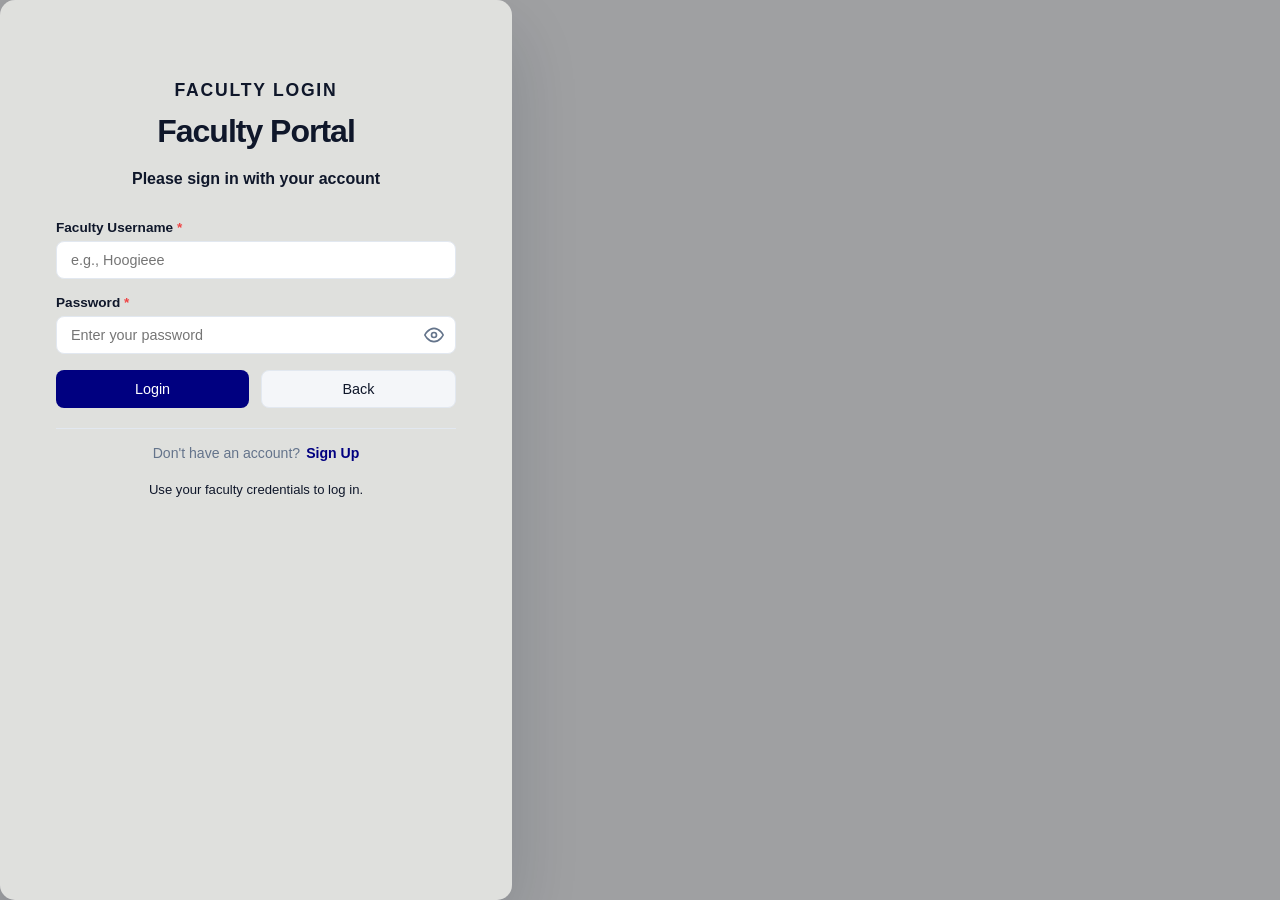
==== commit 0fc27f5b: "some UI tweaking and added comments" ====
--- a/frontend/pages/faculty-dash.html
+++ b/frontend/pages/faculty-dash.html
@@ -44,6 +44,7 @@
       <header class="navbar">
         <div class="page-title">
           <h1 id="workspaceTitle">Dashboard Overview</h1>
+          <span class="header-date" id="headerDate"></span>
         </div>
         <div class="nav-controls">
           <div class="notification-bell" id="notificationBell">
@@ -132,12 +133,12 @@
             <div class="stat-card">
               <div class="stat-label">Available Venues Today</div>
               <div class="stat-value stat-value--success" id="countVenues">
-                4
+                0
               </div>
             </div>
             <div class="stat-card stat-card--rejected">
               <div class="stat-label">Pending Reviewed</div>
-              <div class="stat-value stat-value--danger" id="countRejected">
+              <div class="stat-value stat-value--danger" id="countPendingReviewed">
                 0
               </div>
             </div>
@@ -335,7 +336,7 @@
               <option value="Update">Update</option>
               <option value="Cancel">Cancel</option>
               <option value="Approve">Approve</option>
-              <option value="Reject">Reject</option>
+              <option value="Reject">Pending Reviewed</option>
               <option value="Login">Login</option>
               <option value="Register">Register</option>
             </select>
@@ -350,7 +351,7 @@
               <option value="">All Roles</option>
               <option value="faculty">Faculty</option>
               <option value="student">Student</option>
-              <option value="Anonymous">Anonymous</option>
+
             </select>
           </div>
           <div class="logs-table-wrapper" style="margin-top: 20px;">
@@ -361,12 +362,11 @@
                   <th>USER</th>
                   <th>ROLE</th>
                   <th>ACTIVITY DETAILS</th>
-                  <th>IP ADDRESS</th>
                 </tr>
               </thead>
               <tbody id="logsTableBody">
                 <tr>
-                  <td colspan="8" class="empty-state" style="text-align: center; padding: 40px;">Loading audit logs...</td>
+                  <td colspan="4" class="empty-state" style="text-align: center; padding: 40px;">Loading audit logs...</td>
                 </tr>
               </tbody>
             </table>
@@ -493,18 +493,8 @@
             <label for="profileDisplayName">Display Name <span class="required-indicator" aria-label="required">*</span></label>
             <input type="text" id="profileDisplayName" class="form-control" placeholder="e.g., Dr. Santos" />
           </div>
-          <div class="form-group">
-            <label for="profileEmail">Email Address</label>
-            <input type="email" id="profileEmail" class="form-control" placeholder="e.g., santos@university.edu" />
-          </div>
-          <div class="form-group">
-            <label for="profileIdNumber">Faculty ID</label>
-            <input type="text" id="profileIdNumber" class="form-control" placeholder="e.g., FAC-2024-001" />
-          </div>
-          <div class="form-group" id="profileDeptGroup">
-            <label for="profileDepartment">Department</label>
-            <input type="text" id="profileDepartment" class="form-control" placeholder="e.g., Computer Science" />
-          </div>
+
+
           <div class="form-actions">
             <button type="button" class="btn" id="profileModalSave">Save Profile</button>
             <button type="button" class="btn btn-secondary" id="profileModalCancel">Cancel</button>
@@ -523,10 +513,13 @@
         </div>
         <form id="settingsForm" onsubmit="return false;">
           <div class="form-group">
-            <label class="settings-toggle-row">
+            <div class="settings-toggle-row">
               <span>Enable Notifications</span>
-              <input type="checkbox" id="settingsNotifications" checked />
-            </label>
+              <label class="toggle-switch" for="settingsNotifications">
+                <input type="checkbox" id="settingsNotifications" checked />
+                <span class="toggle-switch-track"><span class="toggle-switch-thumb"></span></span>
+              </label>
+            </div>
           </div>
 
           <div class="form-actions">
@@ -534,6 +527,52 @@
             <button type="button" class="btn btn-secondary" id="settingsModalCancel">Cancel</button>
           </div>
         </form>
+      </div>
+    </div>
+
+    <!-- Delete Venue Confirmation Modal -->
+    <div class="modal-overlay hidden" id="deleteVenueConfirmModal">
+      <div class="modal-overlay-bg" id="deleteVenueConfirmOverlay"></div>
+      <div class="modal-card modal-card--warning">
+        <div class="modal-body-center">
+          <div class="warning-icon">⚠</div>
+          <h2>Are you sure?</h2>
+          <p id="deleteVenueConfirmMessage">Do you really want to delete this venue? This action cannot be undone.</p>
+          <div class="form-actions" style="justify-content:center; gap: 12px; margin-top: 20px;">
+            <button type="button" class="btn btn-secondary" id="deleteVenueConfirmNoBtn">No, Keep It</button>
+            <button type="button" class="btn btn-danger" id="deleteVenueConfirmYesBtn">Yes, Delete Venue</button>
+          </div>
+        </div>
+      </div>
+    </div>
+
+    <!-- Logout Confirmation Modal -->
+    <div class="modal-overlay hidden" id="logoutConfirmModal">
+      <div class="modal-overlay-bg" id="logoutConfirmOverlay"></div>
+      <div class="modal-card modal-card--warning">
+        <div class="modal-body-center">
+          <div class="warning-icon">⚠</div>
+          <h2>Logging Out?</h2>
+          <p>Are you sure you want to log out of your session?</p>
+          <div class="form-actions" style="justify-content:center; gap: 12px; margin-top: 20px;">
+            <button type="button" class="btn btn-secondary" id="logoutConfirmNoBtn">Cancel</button>
+            <button type="button" class="btn btn-danger" id="logoutConfirmYesBtn">Log Out</button>
+          </div>
+        </div>
+      </div>
+    </div>
+
+    <!-- Fullscreen PDF Preview Modal -->
+    <div class="modal-overlay hidden" id="pdfPreviewModal" style="z-index: 3000;">
+      <div class="modal-overlay-bg" id="pdfPreviewOverlay"></div>
+      <div class="modal-card" style="width: 90vw; height: 90vh; max-width: none; display: flex; flex-direction: column; padding: 0; overflow: hidden;">
+        <div class="modal-header" style="padding: 16px 24px; margin-bottom: 0; border-bottom: 1px solid var(--border);">
+          <h3 id="pdfPreviewTitle">Letter Request Preview</h3>
+          <button type="button" class="modal-close" id="closePdfPreviewBtn" style="font-size: 2rem;">&times;</button>
+        </div>
+        <div style="flex-grow: 1; position: relative;">
+          <iframe id="pdfPreviewIframe" src="" style="position: absolute; inset: 0; width: 100%; height: 100%; border: none; background: #fff;"></iframe>
+        </div>
       </div>
     </div>
 
--- a/frontend/assets/css/faculty-dash.css
+++ b/frontend/assets/css/faculty-dash.css
@@ -1,18 +1,36 @@
+/* =============================================
+   faculty-dash.css — Faculty Dashboard (faculty-dash.html)
+   CSS mirrors the top-to-bottom HTML structure:
+   Variables → Reset → Sidebar → Header →
+   Dashboard → Venues → Calendar → Day Manager →
+   Proposals → Audit Logs → Modals → Dark Mode
+   ============================================= */
+
+/* =============================================
+   1. CSS VARIABLES / ROOT
+   Design tokens used by all components.
+   Changing a variable here updates the entire UI.
+   ============================================= */
 :root {
   --bg-primary: #f4f6f9;
   --sidebar-bg: #1e293b;
   --sidebar-hover: #334155;
-  --accent-color: #4f46e5;
-  --accent-hover: #4338ca;
+  --accent-color: #000080;
+  --accent-hover: #000060;
   --text-main: #0f172a;
   --text-muted: #64748b;
   --card-bg: #ffffff;
   --success: #10b981;
-  --warning: #f59e0b;
-  --danger: #ef4444;
+  --warning: #FF911C;
+  --danger: #FF0000;
   --border: #e2e8f0;
 }
 
+/* =============================================
+   2. GLOBAL RESET & BODY
+   Normalizes default browser styles and sets
+   the base layout for the full-height app.
+   ============================================= */
 * {
   margin: 0;
   padding: 0;
@@ -28,6 +46,10 @@
   overflow: hidden;
 }
 
+/* =============================================
+   3. LANDING OVERLAY
+   Background screen shown before the user logs in.
+   ============================================= */
 /* Landing / Login overlay background */
 .landing-overlay {
   position: fixed;
@@ -55,6 +77,11 @@
   z-index: 1;
 }
 
+/* =============================================
+   4. SIDEBAR / NAVIGATION
+   Left-hand navigation panel with menu items,
+   logo, and system info footer.
+   ============================================= */
 /* Sidebar Layout */
 .sidebar {
   background-color: var(--sidebar-bg);
@@ -62,14 +89,15 @@
   display: flex;
   flex-direction: column;
   justify-content: space-between;
-  padding: 20px 0;
+  padding: 0 0 20px 0;
 }
 
 .sidebar-brand {
   display: flex;
   align-items: center;
   gap: 12px;
-  padding: 0 24px 13.5px 24px;
+  padding: 0 24px;
+  height: 70px;
   border-bottom: 1px solid var(--sidebar-hover);
   width: 260px;
 }
@@ -134,6 +162,11 @@
   overflow: hidden;
 }
 
+/* =============================================
+   5. HEADER / NAVBAR
+   Top bar with page title, date, notification
+   bell, and profile dropdown button.
+   ============================================= */
 /* Top Navbar */
 .navbar {
   height: 70px;
@@ -143,11 +176,25 @@
   align-items: center;
   justify-content: space-between;
   padding: 0 40px;
+  flex-shrink: 0;
+}
+
+.page-title {
+  display: flex;
+  flex-direction: column;
+  gap: 2px;
 }
 
 .page-title h1 {
   font-size: 1.4rem;
   font-weight: 600;
+  line-height: 1.2;
+}
+
+.header-date {
+  font-size: 0.82rem;
+  color: var(--text-muted);
+  font-weight: 500;
 }
 
 .nav-controls {
@@ -409,6 +456,10 @@
   border-radius: 50%;
 }
 
+/* =============================================
+   8. DASHBOARD VIEW
+   Stat cards and the schedule tracker panel.
+   ============================================= */
 /* Content Container */
 .content-container {
   padding: 40px;
@@ -464,20 +515,26 @@
   color: var(--danger);
 }
 
+/* =============================================
+   9. DARK MODE
+   CSS variable overrides and component-specific
+   style adjustments for the dark theme.
+   Applied via body.dark-mode class.
+   ============================================= */
 /* Dark mode overrides */
 body.dark-mode {
-  --bg-primary: #0b1220;
-  --sidebar-bg: #071022;
-  --sidebar-hover: #0f1a2b;
-  --accent-color: #7c9cff;
-  --accent-hover: #6b86ff;
+  --bg-primary: #0f172a;
+  --sidebar-bg: #0b1329;
+  --sidebar-hover: #1e293b;
+  --accent-color: #000080;
+  --accent-hover: #000060;
   --text-main: #e6eef8;
   --text-muted: #9fb0c8;
-  --card-bg: #071422;
+  --card-bg: #1e293b;
   --success: #34d399;
-  --warning: #fbbf24;
-  --danger: #fb7185;
-  --border: rgba(255, 255, 255, 0.06);
+  --warning: #FF911C;
+  --danger: #FF0000;
+  --border: rgba(255, 255, 255, 0.1);
   background-color: var(--bg-primary);
   color: var(--text-main);
 }
@@ -497,6 +554,12 @@
   border-color: var(--border);
 }
 
+body.dark-mode .form-control {
+  background-color: var(--bg-primary);
+  border-color: var(--border);
+  color: var(--text-main);
+}
+
 body.dark-mode .menu-item {
   color: var(--text-muted);
 }
@@ -515,6 +578,11 @@
   border-color: rgba(239, 68, 68, 0.25);
 }
 
+/* =============================================
+   10. VENUE DIRECTORY VIEW
+   Venue grid cards, detail panel, calendar,
+   and Day Manager for per-date slot editing.
+   ============================================= */
 /* Dashboard Content Structure */
 .dashboard-layout {
   display: grid;
@@ -1043,7 +1111,7 @@
 .venue-calendar {
   border: 1px solid var(--border);
   border-radius: 14px;
-  background: #fafbfc;
+  background: var(--bg-primary);
   padding: 14px;
   display: flex;
   flex-direction: column;
@@ -1217,7 +1285,7 @@
   margin-top: 4px;
   padding: 12px 14px;
   border-radius: 10px;
-  background: #fff;
+  background: var(--bg-primary);
   border: 1px solid var(--border);
 }
 
@@ -2122,4 +2190,85 @@
   text-align: center;
   color: var(--text-muted);
   padding: 40px;
+}
+
+/* Dark mode calendar date cells styling overrides */
+body.dark-mode .calendar-date.available,
+body.dark-mode .calendar-date.neutral {
+  background: rgba(255, 255, 255, 0.08) !important;
+  color: var(--text-main) !important;
+}
+
+body.dark-mode .calendar-date.available:hover,
+body.dark-mode .calendar-date.neutral:hover {
+  background: rgba(255, 255, 255, 0.14) !important;
+}
+
+body.dark-mode .calendar-date.past,
+body.dark-mode .calendar-date.blackout {
+  background: rgba(255, 255, 255, 0.03) !important;
+  color: var(--text-muted) !important;
+  opacity: 0.45;
+}
+
+body.dark-mode .calendar-date.booked {
+  background: linear-gradient(160deg, #311616 0%, #4c1d1d 100%) !important;
+  color: #fca5a5 !important;
+  border-color: #7f1d1d !important;
+}
+
+body.dark-mode .calendar-date.partial {
+  background: #c2410c !important;
+  color: #ffedd5 !important;
+  border-color: transparent !important;
+}
+
+body.dark-mode .calendar-nav-btn {
+  background: #334155;
+  color: #e2e8f0;
+}
+
+body.dark-mode .calendar-nav-btn:hover {
+  background: #475569;
+}
+
+/* Custom Warning Modal Styles */
+.modal-card--warning {
+  max-width: 420px;
+}
+
+.modal-body-center {
+  text-align: center;
+  padding: 48px 32px;
+}
+
+.warning-icon {
+  width: 80px;
+  height: 80px;
+  margin: 0 auto 20px;
+  display: flex;
+  align-items: center;
+  justify-content: center;
+  background-color: #fef3c7;
+  border-radius: 50%;
+  font-size: 2.5rem;
+  color: #d97706;
+  font-weight: bold;
+}
+
+body.dark-mode .modal-body-center .warning-icon {
+  background: rgba(245, 158, 11, 0.15);
+  color: #fbbf24;
+}
+
+.modal-body-center h2 {
+  font-size: 1.5rem;
+  margin: 16px 0 12px;
+  color: var(--text-main);
+}
+
+.modal-body-center p {
+  font-size: 0.95rem;
+  color: var(--text-muted);
+  margin: 0 0 24px;
 }
